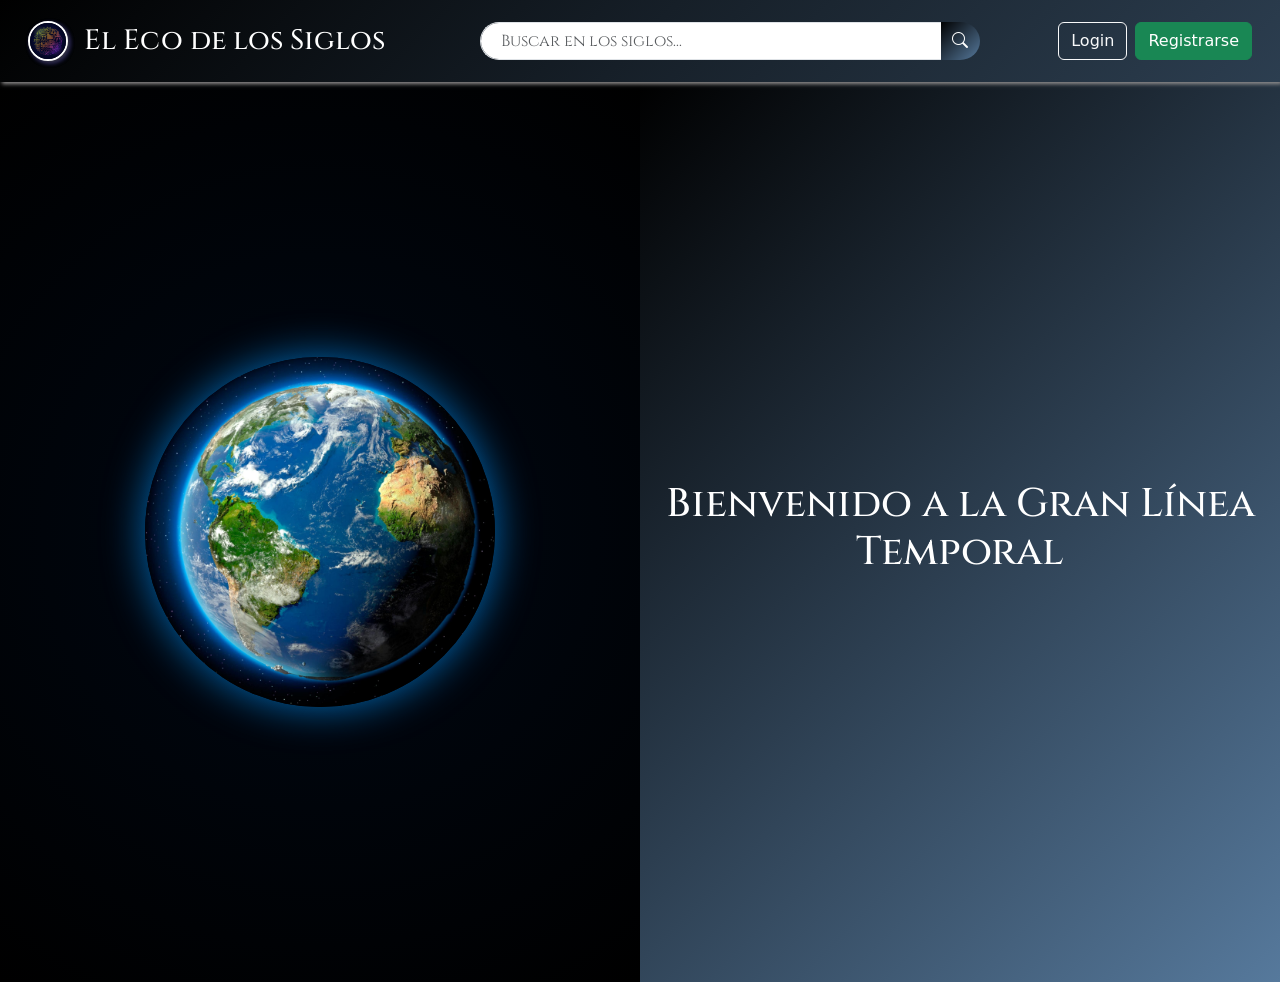
==== index.html @ 42ee7ed8 "actual" ====
<!DOCTYPE html> <!-- Inicio del HTML 5 -->
<html lang="es"> <!-- Espanol -->

<head> <!-- Cabeza  de la pagina -->
    <meta charset="UTF-8"> <!-- Indica que podemos utilizar caracteres especiales -->
    <meta name="viewport" content="width=device-width, initial-scale=1.0"> <!-- Indica que la pagina es responsiva -->
    <!-- Bootstrap -->
    <link href="https://cdn.jsdelivr.net/npm/bootstrap@5.3.2/dist/css/bootstrap.min.css" rel="stylesheet">
    <title>El Eco de los Siglos</title>
    <!-- CSS -->
    <link rel="stylesheet" href="static/css/style.css">
    <!-- Google Fonts -->
    <link rel="preconnect" href="https://fonts.googleapis.com">
    <link rel="preconnect" href="https://fonts.gstatic.com" crossorigin>
    <link
        href="https://fonts.googleapis.com/css2?family=Cedarville+Cursive&family=Cinzel:wght@400..900&family=Edu+NSW+ACT+Cursive:wght@400..700&family=Flamenco:wght@300;400&family=Nunito+Sans:ital,opsz,wght@0,6..12,200..1000;1,6..12,200..1000&display=swap"
        rel="stylesheet">

    <!-- Boostrap Icons -->
    <link rel="stylesheet" href="https://cdn.jsdelivr.net/npm/bootstrap-icons@1.13.1/font/bootstrap-icons.min.css">
</head> <!-- Fin de la Cabeza de la pagina -->

<body> <!-- Inicio del cuerpo de la pagina -->
    <nav class="navbar navbar-expand-lg navbar-dark p-3 bg-dark"> 
    <div class="container-fluid">
        <a class="navbar-brand d-flex align-items-center gap-3" href="#">
            <img src="static/images/logo_boostrap.jpg" alt="" style="width: 40px;">
            <h1 class="h3 m-0 text-white" style="font-family: 'Cinzel', serif;">El Eco de los Siglos</h1>
        </a>

        <button class="navbar-toggler" type="button" data-bs-toggle="collapse" data-bs-target="#menuPrincipal" aria-controls="menuPrincipal" aria-expanded="false" aria-label="Toggle navigation">
            <span class="navbar-toggler-icon"></span>
        </button>

        <div class="collapse navbar-collapse" id="menuPrincipal">
            
            <form class="d-flex mx-auto mt-3 mt-lg-0" style="max-width: 500px; width: 100%;">
                <div class="input-group">
                    <input class="form-control border-end-0 " type="search" placeholder="Buscar en los siglos...">
                    <button class="Buscar btn-success border-start-0" type="submit">
                        <i class="bi bi-search"></i>
                    </button>
                </div>
            </form>

            <div class="d-flex gap-2 mt-3 mt-lg-0">
                <button class="btn btn-outline-light w-100">Login</button>
                <button class="btn btn-success w-100">Registrarse</button>
            </div>
        </div>
    </div>
</nav>

<main class="container-fluid p-0 overflow-hidden">
    <section class="row g-0 seccion-uno"> <div class="col-md-6 d-flex justify-content-center align-items-center izquierda-uno order-2 order-md-1">
        <div class="tierra"></div>
      </div>

      <div class="col-md-6 d-flex justify-content-center align-items-center derecha-uno order-1 order-md-2">
        <h2 class="p-4">Bienvenido a la Gran Línea Temporal</h2>
      </div>

    </section>
</main>
<!-- Container de la pagina  -->

<script src="https://cdn.jsdelivr.net/npm/bootstrap@5.3.2/dist/js/bootstrap.bundle.min.js"></script>

    <script src="static/js/script.js"></script>
</body> <!-- Fin del cuerpo de la pagina -->

</html> <!-- Fin del HTML 5 -->
---- static/css/style.css ----
/* Reinicio de los estilos */
* {
    margin: 0;
    padding: 0;
    box-sizing: border-box;
}

body {
    background-color: black;
}

.navbar img {
    border-radius: 50%;
    width: 60px;
    border: solid 2px white;
    box-shadow:
        2px 2px 4px rgb(59, 59, 59),
        2px 2px 4px rgb(12, 5, 110);
}

.navbar {
    box-shadow: 2px 2px 4px rgb(148, 146, 146);
    background: linear-gradient(135deg, #000000 0%, #2c3e50 100%);
}

.navbar h1 {
    font-family: "Cinzel", serif;
}

.navbar input {
    padding-left: 20px;
    border-bottom-left-radius: 20px;
    border-top-left-radius: 20px;
    border-bottom-right-radius: 20px;
}

.navbar input::placeholder {
    font-family: "Cinzel", serif;
}

.bi-search {
    color: #fff;
}

.navbar .Buscar {
    border: none;
    padding: 5px;
    border-radius: 50%;
    width: 40px;
    background: linear-gradient(135deg, #000000 0%, #56799c 100%);
    transition: 0.30s ease;
}

.navbar .Buscar:hover {
    transform: scale(1.1);
    transition: 0.30s ease;
}

 body {
      margin: 0;
      padding: 0;
    }

    /* Sección */
    .seccion-uno {
      min-height: 100vh;
    }

    /* Lado izquierdo (espacio) */
    .izquierda-uno {
      background: radial-gradient(circle, #000814, #000000);
    }

    .seccion-uno h2 {
         font-family: "Cinzel", serif;
    }

    /* Lado derecho */
    .derecha-uno {
      background: linear-gradient(135deg, #000000 0%, #56799c 100%);
      color: white;
    }

    /* 🌍 Tierra */
    .tierra {
  width: 350px;
  height: 350px;
  border-radius: 50%;
  background-image: url("../images/tierra.png");
  background-size: cover;
  background-position: center;
  background-repeat: no-repeat;
  animation: girar 20s linear infinite;
  box-shadow: 0 0 40px rgba(0, 150, 255, 0.7);
  /* Añadimos esto para que la sombra no empuje el borde */
  max-width: 80vw; 
  max-height: 80vw;
}

    /* Animación */
    @keyframes girar {
      from {
        transform: rotate(0deg);
      }
      to {
        transform: rotate(360deg);
      }
    }

    /* Título */
    h2 {
      font-size: 2.5rem;
      text-align: center;
    }

    /* --- Ajustes Responsivos --- */

@media (max-width: 768px) {
    .seccion-uno {
        /* En móvil, permitimos que la sección crezca según el contenido */
        min-height: auto;
        padding: 50px 0;
    }

    .tierra {
        /* Reducimos el tamaño de la tierra para que quepa en pantallas pequeñas */
        width: 200px; 
        height: 200px;
        margin-bottom: 30px; /* Separación con el texto de abajo */
    }

    h2 {
        font-size: 1.8rem; /* Texto un poco más pequeño en móvil */
        padding: 0 20px;
    }

    .izquierda-uno, .derecha-uno {
        /* Aseguramos que cada parte ocupe el alto necesario */
        min-height: 40vh;
    }
}
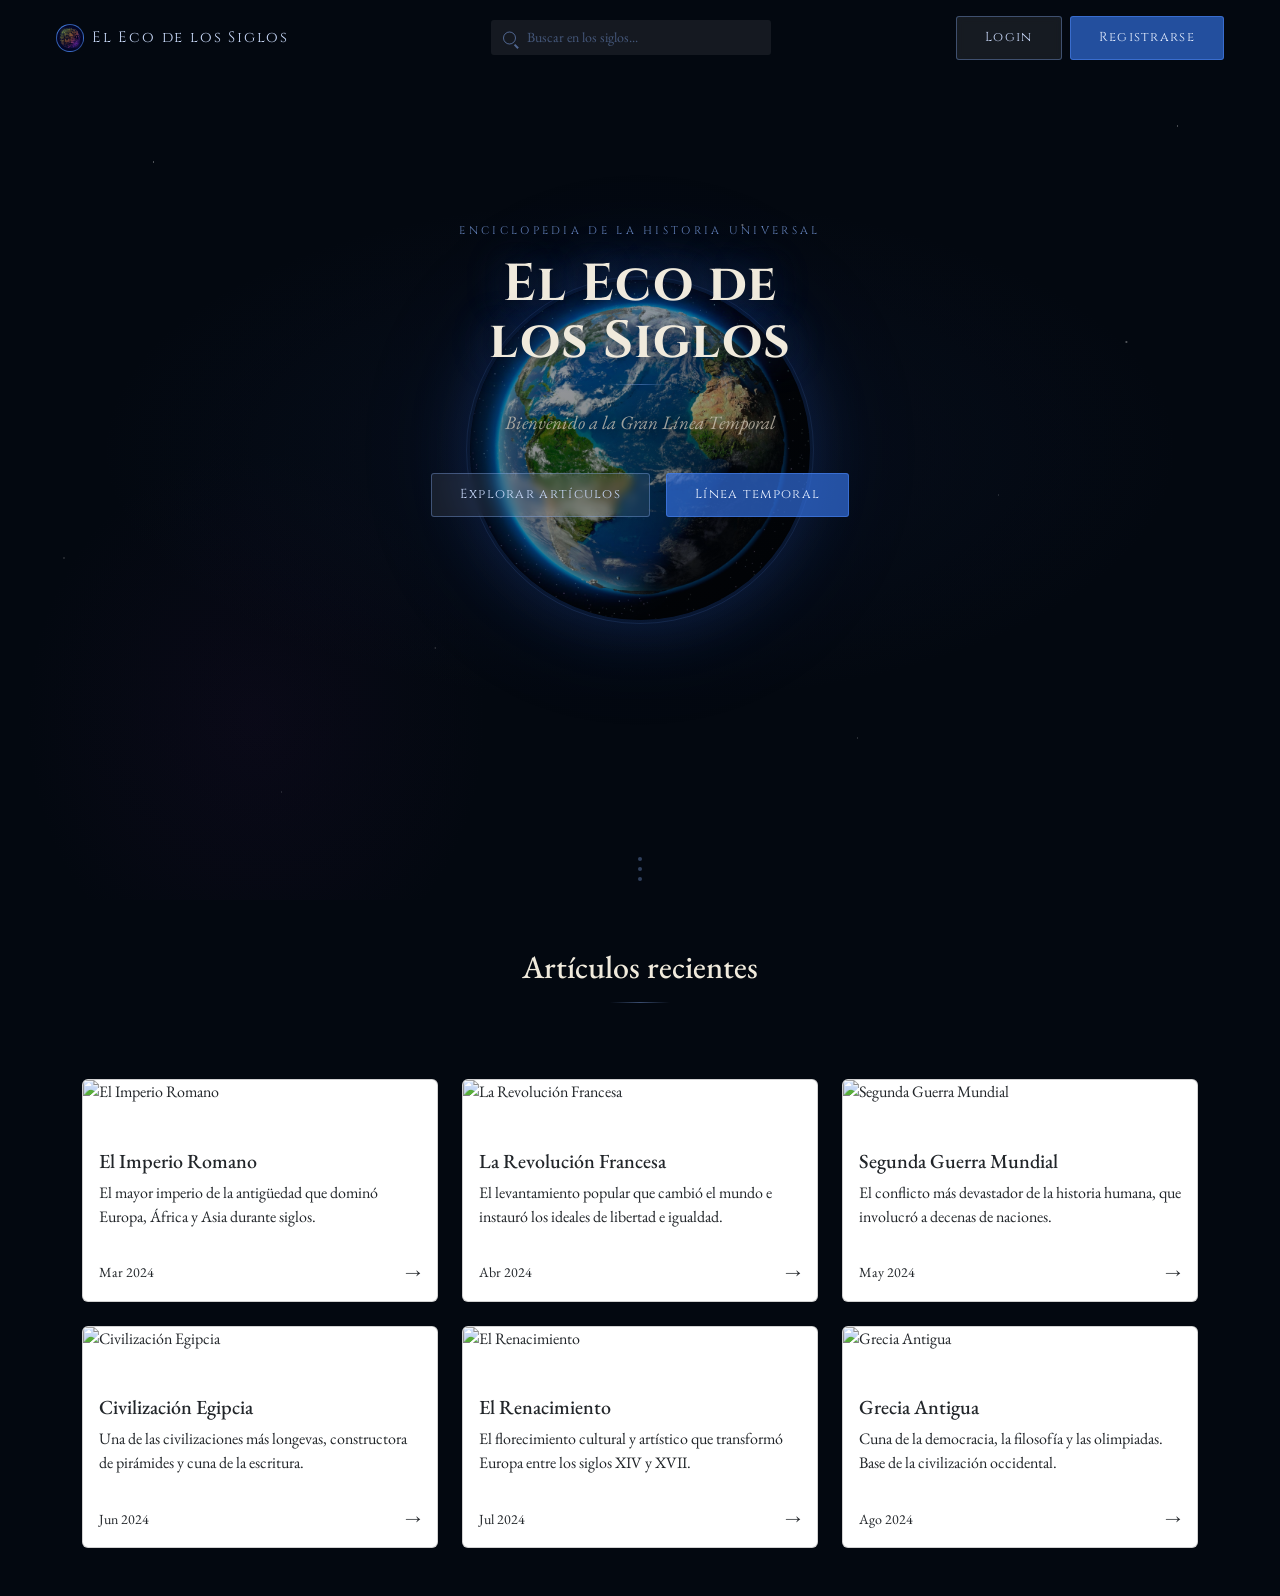
==== commit f21661ea: "1_part (Better index)" ====
--- a/index.html
+++ b/index.html
@@ -1,72 +1,162 @@
-<!DOCTYPE html> <!-- Inicio del HTML 5 -->
-<html lang="es"> <!-- Espanol -->
+<!DOCTYPE html>
+<html lang="es">
 
-<head> <!-- Cabeza  de la pagina -->
-    <meta charset="UTF-8"> <!-- Indica que podemos utilizar caracteres especiales -->
-    <meta name="viewport" content="width=device-width, initial-scale=1.0"> <!-- Indica que la pagina es responsiva -->
-    <!-- Bootstrap -->
-    <link href="https://cdn.jsdelivr.net/npm/bootstrap@5.3.2/dist/css/bootstrap.min.css" rel="stylesheet">
+<head>
+    <meta charset="UTF-8">
+    <meta name="viewport" content="width=device-width, initial-scale=1.0">
     <title>El Eco de los Siglos</title>
-    <!-- CSS -->
+
+    <!-- Bootstrap CSS: siempre primero -->
+    <link href="https://cdn.jsdelivr.net/npm/bootstrap@5.3.3/dist/css/bootstrap.min.css" rel="stylesheet">
+
+    <!-- Google Fonts: antes de nuestro CSS -->
+    <link
+        href="https://fonts.googleapis.com/css2?family=Cinzel:wght@400;600;700&family=EB+Garamond:ital,wght@0,400;1,400&display=swap"
+        rel="stylesheet">
+    <link rel="icon" href="data:," />
+<script src="https://cdn.jsdelivr.net/npm/gifler@0.1.0/gifler.min.js"></script>
+<script>
+  document.addEventListener("DOMContentLoaded", function () {
+    const canvas = document.createElement("canvas");
+    canvas.width = 32;
+    canvas.height = 32;
+    const ctx = canvas.getContext("2d");
+
+    const link = document.querySelector("link[rel~='icon']");
+
+    gifler("static/images/favicon.gif").frames(canvas, function (ctx, frame) {
+      ctx.clearRect(0, 0, 32, 32);
+      ctx.drawImage(frame.buffer, 0, 0, 32, 32);
+      link.href = canvas.toDataURL("image/png");
+    });
+  });
+</script>
+
+
+    <!-- Nuestro CSS: siempre al final -->
     <link rel="stylesheet" href="static/css/style.css">
-    <!-- Google Fonts -->
-    <link rel="preconnect" href="https://fonts.googleapis.com">
-    <link rel="preconnect" href="https://fonts.gstatic.com" crossorigin>
-    <link
-        href="https://fonts.googleapis.com/css2?family=Cedarville+Cursive&family=Cinzel:wght@400..900&family=Edu+NSW+ACT+Cursive:wght@400..700&family=Flamenco:wght@300;400&family=Nunito+Sans:ital,opsz,wght@0,6..12,200..1000;1,6..12,200..1000&display=swap"
-        rel="stylesheet">
+</head>
 
-    <!-- Boostrap Icons -->
-    <link rel="stylesheet" href="https://cdn.jsdelivr.net/npm/bootstrap-icons@1.13.1/font/bootstrap-icons.min.css">
-</head> <!-- Fin de la Cabeza de la pagina -->
+<body>
 
-<body> <!-- Inicio del cuerpo de la pagina -->
-    <nav class="navbar navbar-expand-lg navbar-dark p-3 bg-dark"> 
-    <div class="container-fluid">
-        <a class="navbar-brand d-flex align-items-center gap-3" href="#">
-            <img src="static/images/logo_boostrap.jpg" alt="" style="width: 40px;">
-            <h1 class="h3 m-0 text-white" style="font-family: 'Cinzel', serif;">El Eco de los Siglos</h1>
-        </a>
+    <!-- ============================================
+       HERO: sección de bienvenida a pantalla completa
+  ============================================= -->
+    <section class="hero-wrap position-relative overflow-hidden">
 
-        <button class="navbar-toggler" type="button" data-bs-toggle="collapse" data-bs-target="#menuPrincipal" aria-controls="menuPrincipal" aria-expanded="false" aria-label="Toggle navigation">
-            <span class="navbar-toggler-icon"></span>
-        </button>
+        <!-- Capa 1: estrellas -->
+        <div class="stars position-absolute top-0 start-0 w-100 h-100"></div>
 
-        <div class="collapse navbar-collapse" id="menuPrincipal">
-            
-            <form class="d-flex mx-auto mt-3 mt-lg-0" style="max-width: 500px; width: 100%;">
-                <div class="input-group">
-                    <input class="form-control border-end-0 " type="search" placeholder="Buscar en los siglos...">
-                    <button class="Buscar btn-success border-start-0" type="submit">
-                        <i class="bi bi-search"></i>
-                    </button>
+        <!-- Capa 2: nebulosa -->
+        <div class="nebula position-absolute top-0 start-0 w-100 h-100"></div>
+
+        <!-- Capa 3: halo del globo -->
+        <div class="globe-glow position-absolute top-50 start-50 translate-middle"></div>
+
+        <!-- Capa 4: globo terráqueo -->
+        <div class="globe-container position-absolute top-50 start-50 translate-middle">
+            <img class="globe-img w-100 h-100" src="static/images/tierra.png" alt="Globo terráqueo girando">
+        </div>
+
+        <!-- Aro sutil alrededor del globo -->
+        <div class="globe-rim position-absolute top-50 start-50 translate-middle"></div>
+
+        <!-- Capa 5: navbar -->
+        <nav class="navbar navbar-eco position-absolute top-0 start-0 w-100">
+
+            <div class="container-fluid d-flex align-items-center justify-content-between px-4">
+                <!-- Logo -->
+                <a class="navbar-brand d-flex align-items-center gap-2 brand-text" href="#">
+                    <img src="static/images/logo_boostrap.jpg" class="brand-dot rounded-circle" alt="logo">
+                    <!-- imagen circular -->
+                    El Eco de los Siglos
+                </a>
+
+                <!-- Buscador -->
+                <div class="search-wrapper d-none d-md-block">
+                    <div class="search-icon-css"></div>
+                    <input type="text" class="form-control border-0" placeholder="Buscar en los siglos..."
+                        id="inputBusqueda">
                 </div>
-            </form>
 
-            <div class="d-flex gap-2 mt-3 mt-lg-0">
-                <button class="btn btn-outline-light w-100">Login</button>
-                <button class="btn btn-success w-100">Registrarse</button>
+                <!-- Botones -->
+                <div class="d-flex gap-2">
+                    <button class="btn btn-eco btn-ghost">Login</button>
+                    <button class="btn btn-eco btn-solid">Registrarse</button>
+                </div>
+
+            </div>
+        </nav>
+
+        <!-- Capa 6: texto sobre el globo -->
+        <div
+            class="content-overlay position-absolute top-0 start-0 w-100 h-100 d-flex flex-column align-items-center justify-content-center text-center">
+
+            <div class="content-inner">
+
+                <p class="eyebrow">Enciclopedia de la historia universal</p>
+
+                <h1 class="hero-title">
+                    El Eco de<br>los Siglos
+                </h1>
+
+                <div class="divider-line mx-auto mb-4"></div>
+
+                <p class="hero-subtitle">Bienvenido a la Gran Línea Temporal</p>
+
+                <div class="d-flex gap-3 justify-content-center mt-2">
+                    <a href="#articulos" class="btn btn-eco btn-ghost">Explorar artículos</a>
+                    <a href="#timeline" class="btn btn-eco btn-solid">Línea temporal</a>
+                </div>
+
             </div>
         </div>
-    </div>
-</nav>
 
-<main class="container-fluid p-0 overflow-hidden">
-    <section class="row g-0 seccion-uno"> <div class="col-md-6 d-flex justify-content-center align-items-center izquierda-uno order-2 order-md-1">
-        <div class="tierra"></div>
-      </div>
-
-      <div class="col-md-6 d-flex justify-content-center align-items-center derecha-uno order-1 order-md-2">
-        <h2 class="p-4">Bienvenido a la Gran Línea Temporal</h2>
-      </div>
+        <!-- Capa 7: puntos de scroll -->
+        <div
+            class="scroll-hint position-absolute bottom-0 start-50 translate-middle-x d-flex flex-column align-items-center pb-3">
+            <div class="scroll-dot"></div>
+            <div class="scroll-dot"></div>
+            <div class="scroll-dot"></div>
+        </div>
 
     </section>
-</main>
-<!-- Container de la pagina  -->
 
-<script src="https://cdn.jsdelivr.net/npm/bootstrap@5.3.2/dist/js/bootstrap.bundle.min.js"></script>
 
+    <!-- ============================================
+       SECCIÓN DE ARTÍCULOS
+       JS carga los artículos desde la API
+       y los muestra como cards de Bootstrap.
+  ============================================= -->
+    <section class="articles-section py-5" id="articulos">
+
+        <!-- limita y centra el contenido -->
+        <div class="container">
+
+
+            <!-- Título de sección -->
+            <div class="row mb-5">
+                <!-- entra el texto -->
+                <div class="col text-center">
+                    <h2 class="section-title">Artículos recientes</h2>
+                    <div class="divider-line mx-auto mt-3"></div>
+                </div>
+            </div>
+
+            <!-- Grid de artículos: JS llenará este div -->
+            <div class="row g-4" id="articlesGrid">
+                <!-- JS insertará columnas con cards aquí -->
+            </div>
+
+        </div>
+    </section>
+
+
+    <script src="https://cdn.jsdelivr.net/npm/bootstrap@5.3.3/dist/js/bootstrap.bundle.min.js"></script>
     <script src="static/js/script.js"></script>
-</body> <!-- Fin del cuerpo de la pagina -->
 
-</html> <!-- Fin del HTML 5 -->+
+
+</body>
+
+</html>
--- a/static/css/style.css
+++ b/static/css/style.css
@@ -1,141 +1,454 @@
-/* Reinicio de los estilos */
-* {
-    margin: 0;
-    padding: 0;
-    box-sizing: border-box;
+/* =============================================
+   VARIABLES GLOBALES
+   Las variables CSS (--nombre) permiten
+   reutilizar valores en todo el archivo.
+   Si queremos cambiar un color, lo cambiamos
+   solo aquí y se actualiza en toda la página.
+============================================= */
+:root {
+  --color-fondo:    #030810;                /* azul casi negro para el fondo espacial */
+  --color-texto:    #f0eadc;                /* blanco cálido para el título principal */
+  --color-acento:   rgba(140, 180, 255, 0.7); /* azul claro semitransparente */
+  --color-sub:      rgba(210, 200, 185, 0.75);/* beige semitransparente para subtítulo */
+  --fuente-titulo:  'Cinzel', serif;          /* fuente histórica para títulos */
+  --fuente-cuerpo:  'EB Garamond', serif;     /* fuente serif elegante para textos */
+}
+
+/* =============================================
+   RESET BÁSICO
+   Los navegadores agregan márgenes y rellenos
+   por defecto. Los eliminamos para tener
+   control total del diseño.
+============================================= */
+*, *::before, *::after {
+  box-sizing: border-box; /* el tamaño de un elemento incluye su padding y borde */
+  margin: 0;              /* elimina márgenes por defecto del navegador */
+  padding: 0;             /* elimina rellenos por defecto del navegador */
 }
 
 body {
-    background-color: black;
-}
-
-.navbar img {
+  background: var(--color-fondo);    /* fondo oscuro en toda la página */
+  font-family: var(--fuente-cuerpo); /* fuente base para todo el texto */
+  color: var(--color-texto);         /* color de texto base */
+}
+
+/* =============================================
+   ANIMACIÓN DE ROTACIÓN DEL GLOBO
+   @keyframes define los pasos de la animación.
+   "from" es el inicio, "to" es el final.
+   El navegador calcula automáticamente los
+   pasos intermedios (interpolación).
+============================================= */
+@keyframes spinGlobe {
+  from { transform: rotate(0deg);   } /* empieza en 0 grados (posición normal) */
+  to   { transform: rotate(360deg); } /* termina en 360 grados (vuelta completa) */
+}
+
+/* =============================================
+   HERO: CONTENEDOR PRINCIPAL
+   El "hero" es la gran sección de bienvenida
+   que ocupa toda la pantalla al entrar al sitio.
+============================================= */
+.hero-wrap {
+  position: relative;      /* permite que los hijos se posicionen con absolute dentro */
+  width: 100%;             /* ocupa todo el ancho de la pantalla */
+  min-height: 100vh;       /* mínimo 100% de la altura de la ventana (vh = viewport height) */
+  overflow: hidden;        /* oculta todo lo que salga de los bordes del contenedor */
+  background: var(--color-fondo); /* fondo oscuro espacial */
+}
+
+/* =============================================
+   CAPA DE ESTRELLAS
+   Usamos múltiples radial-gradient para simular
+   estrellas. Cada degradado circular pequeño
+   crea un punto de luz en distintas posiciones.
+============================================= */
+.stars {
+  position: absolute; /* se superpone sobre el fondo */
+  inset: 0;           /* ocupa todo el contenedor: top:0 right:0 bottom:0 left:0 */
+  background-image:
+    /* Cada línea es una estrella: tamaño, posición y opacidad distintos */
+    /* radial-gradient(tamaño at posición-x posición-y, color-centro, color-borde) */
+    radial-gradient(1px   1px   at 12% 18%, rgba(255, 255, 255, 0.7) 0%, transparent 100%),
+    radial-gradient(1px   1px   at 34% 72%, rgba(255, 255, 255, 0.5) 0%, transparent 100%),
+    radial-gradient(1.5px 1.5px at 58% 25%, rgba(255, 255, 255, 0.8) 0%, transparent 100%),
+    radial-gradient(1px   1px   at 78% 55%, rgba(255, 255, 255, 0.4) 0%, transparent 100%),
+    radial-gradient(1px   1px   at 92% 14%, rgba(255, 255, 255, 0.6) 0%, transparent 100%),
+    radial-gradient(1px   1px   at 22% 88%, rgba(255, 255, 255, 0.3) 0%, transparent 100%),
+    radial-gradient(1px   1px   at 45% 46%, rgba(255, 255, 255, 0.5) 0%, transparent 100%),
+    radial-gradient(1px   1px   at 67% 82%, rgba(255, 255, 255, 0.4) 0%, transparent 100%),
+    radial-gradient(1.5px 1.5px at 88% 38%, rgba(255, 255, 255, 0.6) 0%, transparent 100%),
+    radial-gradient(1px   1px   at 5%  62%, rgba(255, 255, 255, 0.5) 0%, transparent 100%);
+}
+
+/* =============================================
+   CAPA DE NEBULOSA
+   Agrega un brillo azul/violeta difuso en el
+   fondo para dar profundidad espacial.
+============================================= */
+.nebula {
+  position: absolute; /* se superpone encima de las estrellas */
+  inset: 0;           /* ocupa todo el contenedor */
+  background:
+    /* brillo azul grande centrado en la pantalla */
+    radial-gradient(ellipse 60% 40% at 50% 50%, rgba(30, 50, 100, 0.25) 0%, transparent 70%),
+    /* brillo violeta en la esquina inferior izquierda */
+    radial-gradient(ellipse 30% 50% at 20% 80%, rgba(60, 20,  80, 0.15) 0%, transparent 60%);
+    /* ellipse: forma ovalada del brillo */
+    /* 60% 40%: ancho y alto del óvalo */
+    /* at 50% 50%: posición centrada */
+}
+
+/* =============================================
+   GLOBO TERRÁQUEO: CONTENEDOR CIRCULAR
+   Recorta la imagen en forma de círculo usando
+   border-radius:50% y overflow:hidden.
+============================================= */
+.globe-container {
+  position: absolute;               /* posicionado respecto al .hero-wrap */
+  left: 50%;                        /* empieza desde el centro horizontal */
+  top: 50%;                         /* empieza desde el centro vertical */
+  transform: translate(-50%, -50%); /* se desplaza su propio 50% para centrarse perfectamente */
+  width: 340px;                     /* ancho del círculo */
+  height: 340px;                    /* alto del círculo (igual que ancho = círculo perfecto) */
+  border-radius: 50%;               /* hace el contenedor circular */
+  overflow: hidden;                 /* recorta la imagen para que quede dentro del círculo */
+  box-shadow:
+    0 0  60px rgba(50, 120, 255, 0.30), /* halo azul exterior difuminado 60px */
+    0 0 120px rgba(30,  80, 200, 0.15), /* halo más grande y suave */
+    inset 0 0 40px rgba(0, 0, 0, 0.60); /* sombra interna: oscurece los bordes del globo */
+    /* box-shadow: offset-x offset-y blur color */
+    /* inset: la sombra va hacia adentro del elemento */
+}
+
+/* Imagen de la Tierra */
+.globe-img {
+  width: 100%;        /* ocupa todo el ancho del contenedor circular */
+  height: 100%;       /* ocupa todo el alto */
+  object-fit: cover;  /* la imagen cubre el espacio sin deformarse ni dejar huecos */
+  border-radius: 50%; /* también redondea la imagen por si acaso */
+  display: block;     /* evita el espacio extra que dejan las imágenes inline por defecto */
+
+  /* ANIMACIÓN CSS PURA - sin JavaScript */
+  animation: spinGlobe 20s linear infinite;
+  /* spinGlobe: nombre de la animación definida con @keyframes arriba */
+  /* 20s: tarda 20 segundos en dar una vuelta completa (más grande = más lento) */
+  /* linear: velocidad constante, no acelera ni frena en ningún punto */
+  /* infinite: se repite para siempre */
+}
+
+/* =============================================
+   HALO DEL GLOBO
+   Círculo más grande que el globo que simula
+   el resplandor atmosférico de la Tierra.
+============================================= */
+.globe-glow {
+  position: absolute;
+  left: 50%;
+  top: 50%;
+  transform: translate(-50%, -50%); /* centrado igual que el globo */
+  width: 420px;       /* 80px más grande que el globo para que se vea el halo */
+  height: 420px;
+  border-radius: 50%; /* forma circular */
+  background: radial-gradient(
+    ellipse,                         /* forma ovalada */
+    rgba(40, 100, 255, 0.12) 0%,     /* azul muy transparente en el centro */
+    transparent 70%                  /* se desvanece completamente hacia afuera */
+  );
+  pointer-events: none; /* este div no recibe clics del mouse, los pasa al elemento debajo */
+}
+
+/* Aro sutil alrededor del globo */
+.globe-rim {
+  position: absolute;
+  left: 50%;
+  top: 50%;
+  transform: translate(-50%, -50%);
+  width: 348px;       /* 4px más grande que el globo */
+  height: 348px;
+  border-radius: 50%;
+  border: 1px solid rgba(100, 160, 255, 0.2); /* línea azul muy sutil y semitransparente */
+  pointer-events: none; /* no intercepta clics del mouse */
+}
+
+/* =============================================
+   CAPA DE CONTENIDO (texto sobre el globo)
+   position:absolute + inset:0 hace que ocupe
+   todo el hero. Flexbox centra el texto.
+============================================= */
+.content-overlay {
+  position: absolute;          /* flota encima de todas las capas anteriores */
+  inset: 0;                    /* ocupa todo el espacio del hero */
+  display: flex;               /* activa flexbox para alinear el contenido */
+  flex-direction: column;      /* apila los elementos verticalmente */
+  align-items: center;         /* centra horizontalmente */
+  justify-content: center;     /* centra verticalmente */
+  text-align: center;          /* centra el texto dentro de los elementos */
+  padding: 40px 24px;          /* relleno: 40px arriba/abajo, 24px lados */
+  /* Degradado oscuro en el centro para que el texto se lea sobre la imagen del globo */
+  background: radial-gradient(
+    ellipse 80% 60% at 50% 50%, /* óvalo ancho centrado en la pantalla */
+    rgba(3, 8, 16, 0.5) 0%,     /* oscuro semitransparente en el centro */
+    transparent 100%             /* completamente transparente en los bordes */
+  );
+}
+
+/* Bloque del texto: lo sube para que quede en la mitad superior del globo */
+.content-inner {
+  margin-top: -160px; /* margen negativo: sube el texto 160px desde el centro */
+}
+
+/* =============================================
+   TIPOGRAFÍA DEL HERO
+============================================= */
+
+/* Texto pequeño encima del título (tipo etiqueta) */
+.eyebrow {
+  font-family: var(--fuente-titulo); /* Cinzel */
+  font-size: 11px;
+  letter-spacing: 0.3em;   /* amplio espacio entre letras = efecto elegante */
+  color: var(--color-acento); /* azul claro */
+  text-transform: uppercase;  /* convierte el texto a MAYÚSCULAS automáticamente */
+  margin-bottom: 16px;        /* espacio debajo del texto */
+}
+
+/* Título principal grande */
+.hero-title {
+  font-family: var(--fuente-titulo); /* Cinzel */
+  font-size: 52px;
+  font-weight: 700;              /* negrita */
+  color: var(--color-texto);     /* blanco cálido */
+  line-height: 1.1;              /* altura de línea: 110% del tamaño de fuente */
+  letter-spacing: 0.02em;        /* leve espaciado entre letras */
+  margin-bottom: 14px;
+  text-shadow:
+    0 0  40px rgba(80, 140, 255, 0.4), /* brillo azul difuso alrededor del texto */
+    0 2px 20px rgba(0,  0,   0, 0.8);  /* sombra oscura abajo para legibilidad */
+    /* text-shadow: offset-x offset-y blur color */
+}
+
+/* Línea decorativa horizontal entre título y subtítulo */
+.divider-line {
+  width: 60px;  /* ancho fijo */
+  height: 1px;  /* muy delgada */
+  /* degradado de izquierda a derecha: transparente → azul → transparente */
+  background: linear-gradient(90deg, transparent, rgba(140, 180, 255, 0.4), transparent);
+  margin: 0 auto 28px; /* centrada (auto en lados) con 28px de margen inferior */
+}
+
+/* Subtítulo en cursiva */
+.hero-subtitle {
+  font-size: 19px;
+  font-style: italic;           /* cursiva */
+  color: var(--color-sub);      /* beige semitransparente */
+  margin-bottom: 36px;
+  text-shadow: 0 2px 12px rgba(0, 0, 0, 0.8); /* sombra para legibilidad */
+  max-width: 480px;             /* ancho máximo para mejor legibilidad */
+}
+
+/* =============================================
+   BOTONES PERSONALIZADOS
+   Bootstrap da la base con .btn
+   Nosotros agregamos nuestro estilo encima.
+============================================= */
+
+/* Estilos comunes a nuestros dos botones */
+.btn-eco {
+  font-family: var(--fuente-titulo); /* Cinzel */
+  font-size: 13px;
+  letter-spacing: 0.1em; /* leve espaciado entre letras */
+  padding: 11px 28px;    /* relleno: 11px arriba/abajo, 28px lados */
+  border-radius: 3px;    /* esquinas ligeramente redondeadas */
+  transition: all 0.25s; /* animación suave de 0.25 segundos al hacer hover */
+  text-decoration: none; /* elimina el subrayado si el botón es un <a> */
+}
+
+/* Botón fantasma: fondo transparente con borde */
+.btn-ghost {
+  background: rgba(255, 255, 255, 0.08);    /* blanco muy transparente */
+  border: 1px solid rgba(140, 180, 255, 0.35); /* borde azul semitransparente */
+  color: #c8d8f8;                              /* texto azul claro */
+  backdrop-filter: blur(4px); /* desenfoca lo que hay detrás del botón */
+}
+/* Cuando el mouse pasa encima del botón fantasma */
+.btn-ghost:hover {
+  background: rgba(255, 255, 255, 0.14); /* fondo un poco más visible */
+  border-color: rgba(140, 180, 255, 0.6);/* borde más visible */
+  color: #ffffff;                         /* texto blanco puro */
+}
+
+/* Botón sólido: fondo azul */
+.btn-solid {
+  background: rgba(50, 110, 220, 0.7);       /* azul semitransparente */
+  border: 1px solid rgba(80, 140, 255, 0.5); /* borde azul más claro */
+  color: #e8f0ff;                             /* texto azul muy claro */
+}
+/* Cuando el mouse pasa encima del botón sólido */
+.btn-solid:hover {
+  background: rgba(60, 130, 240, 0.9); /* más opaco al pasar el mouse */
+  color: #ffffff;
+}
+
+/* =============================================
+   NAVBAR PERSONALIZADA
+   Bootstrap da .navbar como base.
+   Nosotros la posicionamos encima del hero
+   y le agregamos el degradado que se desvanece.
+============================================= */
+.navbar-eco {
+  position: absolute; /* flota encima del hero sin ocupar espacio en el flujo normal */
+  top: 0;             /* pegada al borde superior */
+  left: 0;            /* pegada al borde izquierdo */
+  right: 0;           /* se extiende hasta el borde derecho */
+  z-index: 10;        /* encima de todo (número mayor = más adelante en la pantalla) */
+  padding: 16px 32px; /* relleno: 16px arriba/abajo, 32px lados */
+  /* Degradado de arriba hacia abajo: oscuro → transparente */
+  /* Evita que la navbar tenga un borde brusco con el hero */
+  background: linear-gradient(
+    180deg,                /* dirección: de arriba (0%) hacia abajo (100%) */
+    rgba(3, 8, 16, 0.85) 0%,  /* muy oscuro arriba */
+    transparent 100%           /* completamente transparente abajo */
+  );
+}
+
+/* Texto del nombre del sitio en la navbar */
+.brand-text {
+  font-family: var(--fuente-titulo); /* Cinzel */
+  font-size: 15px;
+  letter-spacing: 0.12em; /* espaciado amplio entre letras */
+  color: #c8d8f8;          /* azul claro */
+  text-decoration: none;   /* elimina el subrayado del enlace */
+}
+
+/* Ícono circular azul que simula un pequeño planeta */
+.brand-dot {
+  width: 28px;
+  height: 28px;
+  border-radius: 50%; /* círculo perfecto */
+  /* degradado que simula iluminación desde arriba-izquierda */
+  background: radial-gradient(circle at 35% 35%, #4488ff, #0a1a4a);
+  /* circle at 35% 35%: el punto de luz está en la esquina superior izquierda */
+  border: 1px solid rgba(100, 160, 255, 0.3); /* borde sutil azul */
+}
+.brand-dot img{
+    width: 28px;
+    height: 28px;
     border-radius: 50%;
-    width: 60px;
-    border: solid 2px white;
-    box-shadow:
-        2px 2px 4px rgb(59, 59, 59),
-        2px 2px 4px rgb(12, 5, 110);
-}
-
-.navbar {
-    box-shadow: 2px 2px 4px rgb(148, 146, 146);
-    background: linear-gradient(135deg, #000000 0%, #2c3e50 100%);
-}
-
-.navbar h1 {
-    font-family: "Cinzel", serif;
-}
-
-.navbar input {
-    padding-left: 20px;
-    border-bottom-left-radius: 20px;
-    border-top-left-radius: 20px;
-    border-bottom-right-radius: 20px;
-}
-
-.navbar input::placeholder {
-    font-family: "Cinzel", serif;
-}
-
-.bi-search {
-    color: #fff;
-}
-
-.navbar .Buscar {
-    border: none;
-    padding: 5px;
-    border-radius: 50%;
-    width: 40px;
-    background: linear-gradient(135deg, #000000 0%, #56799c 100%);
-    transition: 0.30s ease;
-}
-
-.navbar .Buscar:hover {
-    transform: scale(1.1);
-    transition: 0.30s ease;
-}
-
- body {
-      margin: 0;
-      padding: 0;
-    }
-
-    /* Sección */
-    .seccion-uno {
-      min-height: 100vh;
-    }
-
-    /* Lado izquierdo (espacio) */
-    .izquierda-uno {
-      background: radial-gradient(circle, #000814, #000000);
-    }
-
-    .seccion-uno h2 {
-         font-family: "Cinzel", serif;
-    }
-
-    /* Lado derecho */
-    .derecha-uno {
-      background: linear-gradient(135deg, #000000 0%, #56799c 100%);
-      color: white;
-    }
-
-    /* 🌍 Tierra */
-    .tierra {
-  width: 350px;
-  height: 350px;
+}
+/* =============================================
+   BARRA DE BÚSQUEDA EN LA NAVBAR
+   Bootstrap nos da .form-control para el input.
+   Nosotros sobreescribimos sus estilos.
+============================================= */
+.search-wrapper {
+  position: relative; /* para poder posicionar el ícono de lupa dentro */
+  width: 280px;       /* ancho fijo de la barra de búsqueda */
+}
+
+/* Sobreescribimos el estilo del input de Bootstrap */
+.search-wrapper .form-control {
+  background: rgba(255, 255, 255, 0.07);      /* fondo muy transparente */
+  border: 1px solid rgba(140, 180, 255, 0.2); /* borde azul sutil */
+  border-radius: 3px;                         /* esquinas casi cuadradas */
+  color: rgba(200, 216, 248, 0.9);            /* texto azul claro */
+  font-family: var(--fuente-cuerpo);          /* EB Garamond */
+  font-size: 14px;
+  padding: 7px 14px 7px 36px; /* padding izquierdo extra (36px) para que no tape el ícono */
+}
+
+/* Texto de ayuda del input que desaparece al escribir */
+.search-wrapper .form-control::placeholder {
+  color: rgba(140, 180, 255, 0.4); /* azul muy tenue */
+}
+
+/* Cuando el usuario hace clic en el input (estado focus) */
+.search-wrapper .form-control:focus {
+  background: rgba(255, 255, 255, 0.10);
+  border-color: rgba(140, 180, 255, 0.45);
+  box-shadow: none; /* elimina el resplandor azul que Bootstrap agrega por defecto al focus */
+  color: #e0ecff;
+}
+
+/* Ícono de lupa hecho con CSS puro (sin imagen ni SVG) */
+.search-icon-css {
+  position: absolute;          /* posicionado dentro del .search-wrapper */
+  left: 12px;                  /* 12px desde la izquierda del input */
+  top: 50%;                    /* empieza desde el centro vertical */
+  transform: translateY(-50%); /* sube la mitad de su alto para centrarse exactamente */
+  width: 13px;
+  height: 13px;
+  border: 1.5px solid rgba(140, 180, 255, 0.5); /* círculo azul = cuerpo de la lupa */
   border-radius: 50%;
-  background-image: url("../images/tierra.png");
-  background-size: cover;
-  background-position: center;
-  background-repeat: no-repeat;
-  animation: girar 20s linear infinite;
-  box-shadow: 0 0 40px rgba(0, 150, 255, 0.7);
-  /* Añadimos esto para que la sombra no empuje el borde */
-  max-width: 80vw; 
-  max-height: 80vw;
-}
-
-    /* Animación */
-    @keyframes girar {
-      from {
-        transform: rotate(0deg);
-      }
-      to {
-        transform: rotate(360deg);
-      }
-    }
-
-    /* Título */
-    h2 {
-      font-size: 2.5rem;
-      text-align: center;
-    }
-
-    /* --- Ajustes Responsivos --- */
-
+  pointer-events: none; /* no interfiere con el clic en el input que está detrás */
+}
+
+/* Palito de la lupa usando el pseudo-elemento ::after */
+.search-icon-css::after {
+  content: '';        /* necesario para que ::after aparezca (sin esto no se ve) */
+  position: absolute;
+  bottom: -4px;       /* sale por debajo del círculo */
+  right: -4px;        /* sale por la derecha del círculo */
+  width: 5px;         /* largo del palito */
+  height: 1.5px;      /* grosor del palito */
+  background: rgba(140, 180, 255, 0.5); /* mismo color que el círculo */
+  transform: rotate(45deg);             /* lo pone en diagonal */
+}
+
+/* =============================================
+   ANIMACIÓN DE SCROLL
+   Tres puntos que rebotan hacia abajo para
+   indicarle al usuario que puede hacer scroll.
+============================================= */
+.scroll-hint {
+  position: absolute;          /* posicionado en el hero */
+  bottom: 24px;                /* 24px desde el borde inferior */
+  left: 50%;
+  transform: translateX(-50%); /* centra horizontalmente */
+  opacity: 0.4;                /* semitransparente: es decorativo, no debe distraer */
+}
+
+/* Cada punto del indicador de scroll */
+.scroll-dot {
+  width: 4px;
+  height: 4px;
+  border-radius: 50%;                /* círculo perfecto */
+  background: rgba(140, 180, 255, 0.8); /* azul claro */
+  margin: 3px auto;                     /* centrado con espacio entre puntos */
+  animation: scrollBounce 1.6s ease-in-out infinite; /* animación en loop */
+  /* scrollBounce: nombre de la animación definida abajo */
+  /* 1.6s: tarda 1.6 segundos en completar un ciclo */
+  /* ease-in-out: acelera al inicio y frena al final del movimiento */
+  /* infinite: se repite para siempre */
+}
+
+/* Retraso escalonado: cada punto empieza un poco después del anterior */
+.scroll-dot:nth-child(2) { animation-delay: 0.2s; } /* segundo punto: empieza 0.2s después */
+.scroll-dot:nth-child(3) { animation-delay: 0.4s; } /* tercer punto: empieza 0.4s después */
+
+/* Definición de la animación de rebote */
+@keyframes scrollBounce {
+  0%, 100% {
+    opacity: 0.3;              /* al inicio y al final: casi invisible */
+    transform: translateY(0);  /* en posición original */
+  }
+  50% {
+    opacity: 1;                /* en el punto medio: completamente visible */
+    transform: translateY(4px);/* se mueve 4px hacia abajo */
+  }
+}
+
+/* =============================================
+   RESPONSIVE: PANTALLAS PEQUEÑAS
+   @media aplica estos estilos SOLO cuando el
+   ancho de pantalla es menor a 768px (móviles).
+   Reducimos tamaños para que todo entre bien.
+============================================= */
 @media (max-width: 768px) {
-    .seccion-uno {
-        /* En móvil, permitimos que la sección crezca según el contenido */
-        min-height: auto;
-        padding: 50px 0;
-    }
-
-    .tierra {
-        /* Reducimos el tamaño de la tierra para que quepa en pantallas pequeñas */
-        width: 200px; 
-        height: 200px;
-        margin-bottom: 30px; /* Separación con el texto de abajo */
-    }
-
-    h2 {
-        font-size: 1.8rem; /* Texto un poco más pequeño en móvil */
-        padding: 0 20px;
-    }
-
-    .izquierda-uno, .derecha-uno {
-        /* Aseguramos que cada parte ocupe el alto necesario */
-        min-height: 40vh;
-    }
+  .hero-title      { font-size: 32px; }             /* título más pequeño en móvil */
+  .hero-subtitle   { font-size: 16px; }             /* subtítulo más pequeño */
+  .search-wrapper  { display: none; }               /* oculta el buscador en móvil */
+  .globe-container { width: 240px; height: 240px; } /* globo más pequeño */
+  .globe-glow      { width: 300px; height: 300px; } /* halo más pequeño */
+  .globe-rim       { width: 248px; height: 248px; } /* aro más pequeño */
+  .content-inner   { margin-top: -110px; }          /* menos margen negativo en móvil */
 }
